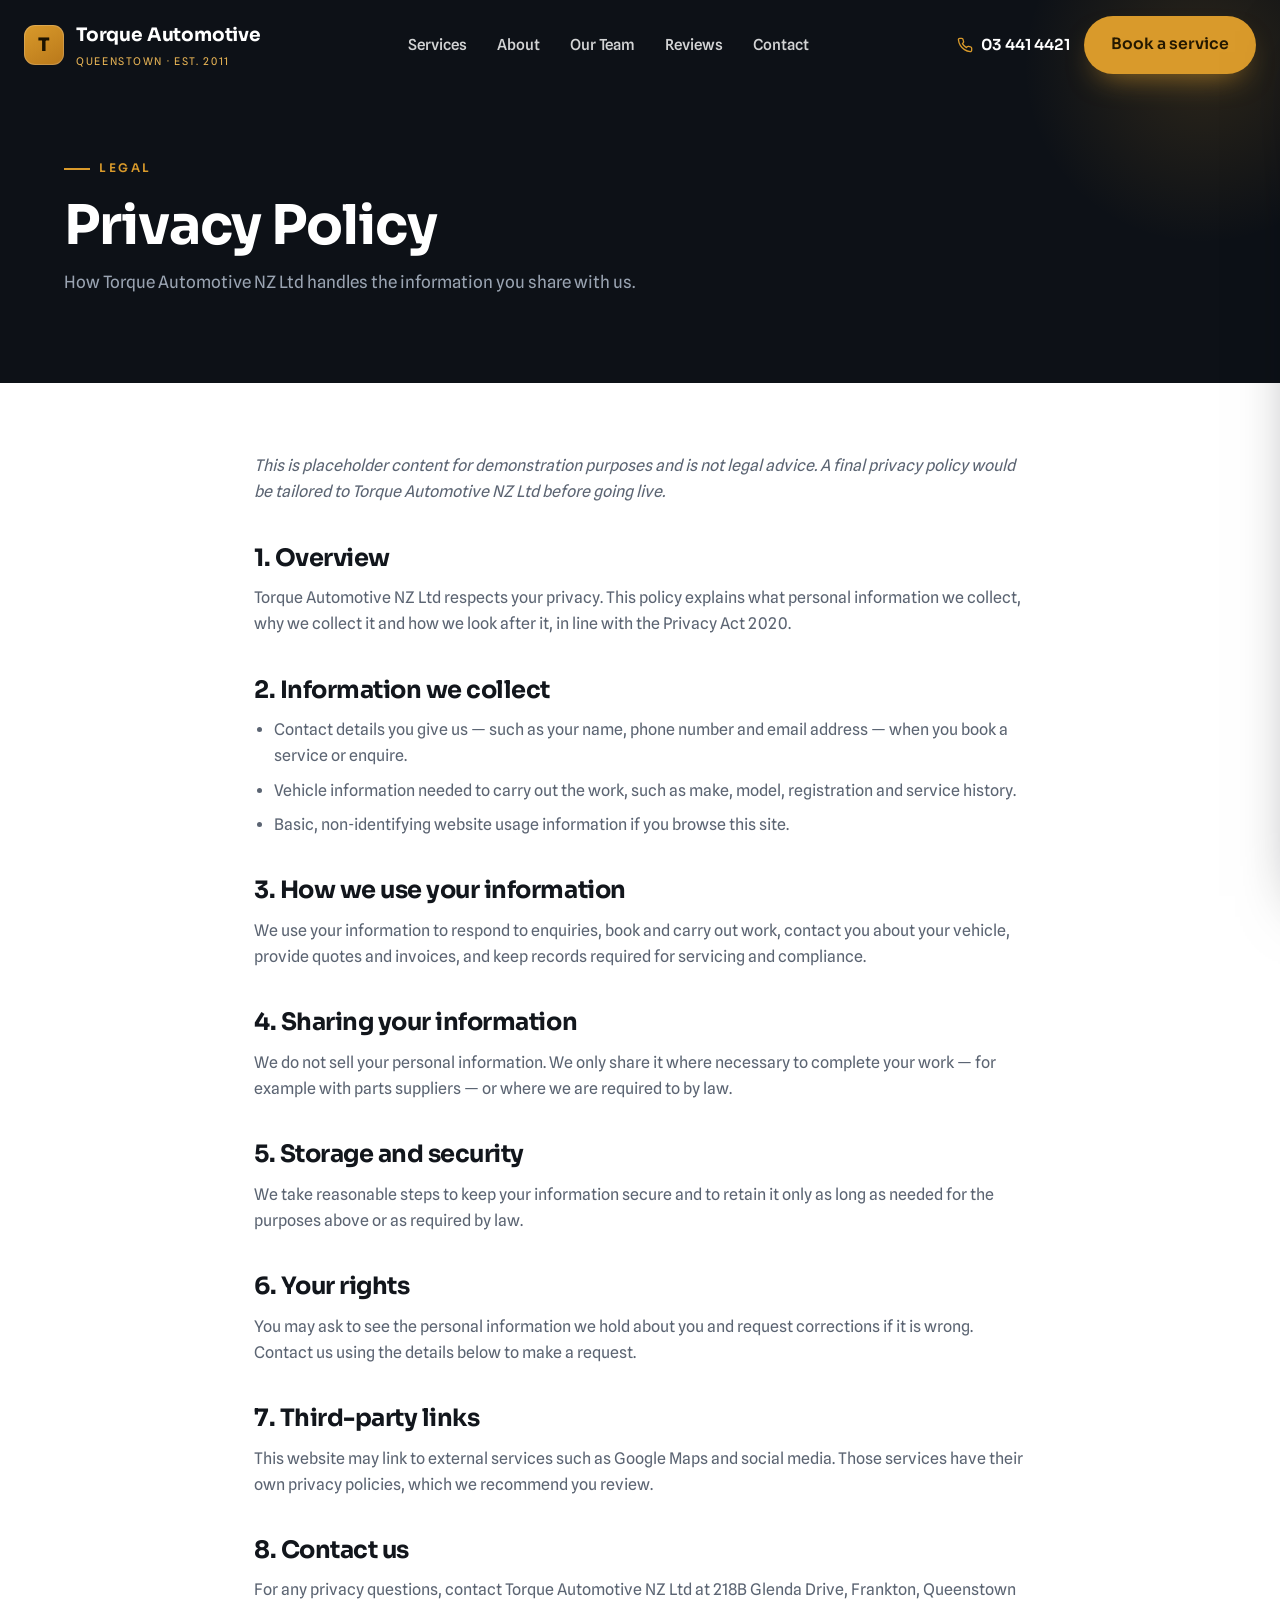
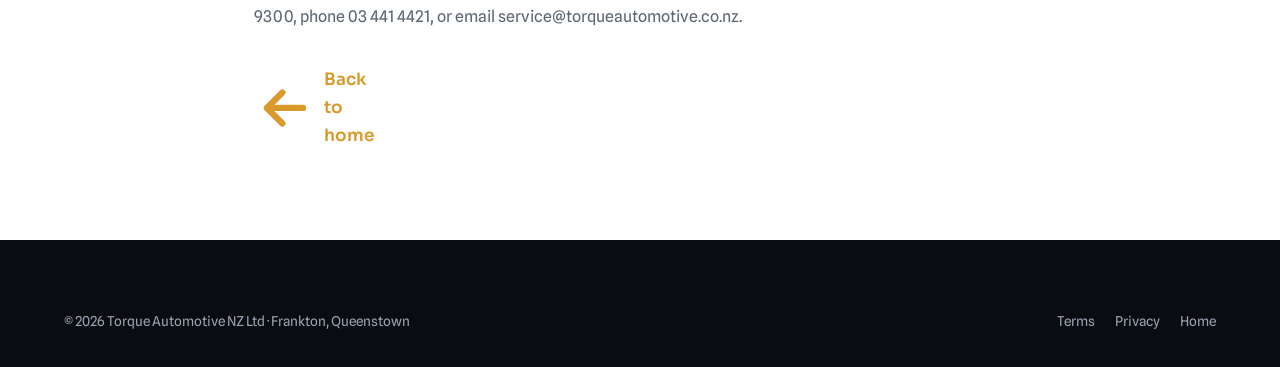
==== privacy.html @ 08bd0555 "Initial build: Torque Automotive NZ Ltd" ====
<!DOCTYPE html>
<html lang="en-NZ">
<head>
<meta charset="UTF-8">
<meta name="viewport" content="width=device-width, initial-scale=1">
<title>Privacy Policy | Torque Automotive NZ Ltd</title>
<meta name="description" content="Privacy policy for Torque Automotive NZ Ltd, Frankton, Queenstown.">
<meta name="theme-color" content="#0d1117">
<link rel="preconnect" href="https://fonts.googleapis.com">
<link rel="preconnect" href="https://fonts.gstatic.com" crossorigin>
<link href="https://fonts.googleapis.com/css2?family=Sora:wght@400;500;600;700;800&family=Spline+Sans:wght@400;500;600;700&display=swap" rel="stylesheet">
<link rel="stylesheet" href="style.css">
<link rel="icon" href="data:image/svg+xml,%3Csvg xmlns='http://www.w3.org/2000/svg' viewBox='0 0 100 100'%3E%3Crect width='100' height='100' rx='22' fill='%23d99a2b'/%3E%3Ctext x='50' y='68' font-family='Arial' font-size='54' font-weight='bold' text-anchor='middle' fill='%231c1300'%3ET%3C/text%3E%3C/svg%3E">
</head>
<body>

<header class="nav scrolled" id="nav">
  <a class="brand" href="index.html" aria-label="Torque Automotive NZ home">
    <span class="mark">T</span>
    <span>Torque Automotive<small>Queenstown · Est. 2011</small></span>
  </a>
  <nav class="nav-links" aria-label="Primary">
    <a href="index.html#services">Services</a>
    <a href="index.html#about">About</a>
    <a href="index.html#crew">Our Team</a>
    <a href="index.html#reviews">Reviews</a>
    <a href="index.html#contact">Contact</a>
  </nav>
  <div class="nav-cta">
    <a class="nav-phone" href="tel:+6434414421">
      <svg viewBox="0 0 24 24" fill="none" stroke="currentColor" stroke-width="2" stroke-linecap="round" stroke-linejoin="round"><path d="M22 16.92v3a2 2 0 0 1-2.18 2 19.79 19.79 0 0 1-8.63-3.07 19.5 19.5 0 0 1-6-6 19.79 19.79 0 0 1-3.07-8.67A2 2 0 0 1 4.11 2h3a2 2 0 0 1 2 1.72c.13.96.36 1.9.7 2.81a2 2 0 0 1-.45 2.11L8.09 9.91a16 16 0 0 0 6 6l1.27-1.27a2 2 0 0 1 2.11-.45c.9.34 1.85.57 2.81.7A2 2 0 0 1 22 16.92z"/></svg>
      03 441 4421
    </a>
    <a class="btn btn-primary" href="index.html#contact">Book a service</a>
    <button class="hamburger" aria-label="Open menu"><span></span><span></span><span></span></button>
  </div>
</header>

<aside class="mobile-menu" aria-label="Mobile menu">
  <button class="menu-close" aria-label="Close menu">&times;</button>
  <a href="index.html#services">Services</a>
  <a href="index.html#about">About</a>
  <a href="index.html#crew">Our Team</a>
  <a href="index.html#reviews">Reviews</a>
  <a href="index.html#contact">Contact</a>
  <a class="btn btn-primary" href="tel:+6434414421">Call 03 441 4421</a>
</aside>
<div class="scrim"></div>

<section class="page-hero">
  <div class="wrap">
    <span class="eyebrow">Legal</span>
    <h1>Privacy Policy</h1>
    <p>How Torque Automotive NZ Ltd handles the information you share with us.</p>
  </div>
</section>

<main class="legal">
  <p><em>This is placeholder content for demonstration purposes and is not legal advice. A final privacy policy would be tailored to Torque Automotive NZ Ltd before going live.</em></p>

  <h2>1. Overview</h2>
  <p>Torque Automotive NZ Ltd respects your privacy. This policy explains what personal information we collect, why we collect it and how we look after it, in line with the Privacy Act 2020.</p>

  <h2>2. Information we collect</h2>
  <ul>
    <li>Contact details you give us — such as your name, phone number and email address — when you book a service or enquire.</li>
    <li>Vehicle information needed to carry out the work, such as make, model, registration and service history.</li>
    <li>Basic, non-identifying website usage information if you browse this site.</li>
  </ul>

  <h2>3. How we use your information</h2>
  <p>We use your information to respond to enquiries, book and carry out work, contact you about your vehicle, provide quotes and invoices, and keep records required for servicing and compliance.</p>

  <h2>4. Sharing your information</h2>
  <p>We do not sell your personal information. We only share it where necessary to complete your work — for example with parts suppliers — or where we are required to by law.</p>

  <h2>5. Storage and security</h2>
  <p>We take reasonable steps to keep your information secure and to retain it only as long as needed for the purposes above or as required by law.</p>

  <h2>6. Your rights</h2>
  <p>You may ask to see the personal information we hold about you and request corrections if it is wrong. Contact us using the details below to make a request.</p>

  <h2>7. Third-party links</h2>
  <p>This website may link to external services such as Google Maps and social media. Those services have their own privacy policies, which we recommend you review.</p>

  <h2>8. Contact us</h2>
  <p>For any privacy questions, contact Torque Automotive NZ Ltd at 218B Glenda Drive, Frankton, Queenstown 9300, phone 03 441 4421, or email service@torqueautomotive.co.nz.</p>

  <a class="back" href="index.html"><svg viewBox="0 0 24 24" fill="none" stroke="currentColor" stroke-width="2.4" stroke-linecap="round" stroke-linejoin="round"><path d="M19 12H5M11 18l-6-6 6-6"/></svg> Back to home</a>
</main>

<footer class="footer">
  <div class="wrap">
    <div class="footer-bottom" style="border-top:0;padding-top:0">
      <span>© <span id="year">2026</span> Torque Automotive NZ Ltd · Frankton, Queenstown</span>
      <div style="display:flex;gap:20px">
        <a href="terms.html">Terms</a>
        <a href="privacy.html">Privacy</a>
        <a href="index.html">Home</a>
      </div>
    </div>
  </div>
</footer>

<script src="script.js"></script>
</body>
</html>
---- style.css ----
/* ============================================================
   Torque Automotive NZ Ltd — Premium archetype
   Fonts: Sora (display) + Spline Sans (body)
   ============================================================ */

:root{
  --ink:#0d1117;          /* near-black anchor */
  --ink-2:#151b24;        /* deep panel */
  --ink-3:#1d242f;        /* raised panel */
  --bone:#f3efe8;         /* warm bone light section */
  --paper:#ffffff;
  --paper-2:#faf8f4;
  --text:#12161c;
  --muted:#5b6472;
  --muted-d:#9aa4b2;      /* muted on dark */
  --line:#e4ded4;
  --line-d:rgba(255,255,255,.10);
  --accent:#d99a2b;       /* restrained amber/gold */
  --accent-2:#e8b455;
  --accent-ink:#3a2a06;
  --radius:16px;
  --radius-sm:12px;
  --shadow:0 24px 60px -28px rgba(6,9,14,.55);
  --maxw:1200px;
  --ease:cubic-bezier(.22,.61,.36,1);
}

*{box-sizing:border-box}
html{scroll-behavior:smooth}
img{image-orientation:from-image;max-width:100%}
body{
  margin:0;
  font-family:"Spline Sans",system-ui,-apple-system,Segoe UI,Roboto,sans-serif;
  color:var(--text);
  background:var(--paper);
  font-size:17px;
  line-height:1.65;
  -webkit-font-smoothing:antialiased;
  overflow-x:hidden;
}
h1,h2,h3,h4{font-family:"Sora",system-ui,sans-serif;font-weight:700;line-height:1.05;letter-spacing:-.02em;margin:0}
p{margin:0 0 1em}
a{color:inherit;text-decoration:none}
.wrap{width:100%;max-width:var(--maxw);margin:0 auto;padding:0 24px}
.eyebrow{
  display:inline-flex;align-items:center;gap:9px;
  font-family:"Sora",sans-serif;font-size:.74rem;font-weight:600;
  letter-spacing:.22em;text-transform:uppercase;color:var(--accent);
  margin-bottom:18px;
}
.eyebrow::before{content:"";width:26px;height:2px;background:var(--accent);display:inline-block}
.section{padding:96px 0}
.section-head{max-width:640px;margin-bottom:52px}
.section-head.center{margin-inline:auto;text-align:center}
.section-head h2{font-size:clamp(2rem,4.6vw,3.1rem)}
.section-head p{color:var(--muted);margin-top:18px;font-size:1.05rem}
.dark{background:var(--ink);color:#eef1f5}
.dark .section-head p{color:var(--muted-d)}
.dark h2,.dark h3{color:#fff}
.bone{background:var(--bone)}

/* ---------- Buttons ---------- */
.btn{
  display:inline-flex;align-items:center;justify-content:center;gap:10px;
  font-family:"Sora",sans-serif;font-weight:600;font-size:.98rem;
  padding:15px 26px;border-radius:999px;cursor:pointer;border:1px solid transparent;
  min-height:52px;transition:transform .25s var(--ease),background .25s,box-shadow .25s,color .25s;
  white-space:nowrap;
}
.btn svg{width:18px;height:18px;flex:none}
.btn-primary{background:var(--accent);color:#241800;box-shadow:0 14px 30px -14px rgba(217,154,43,.7)}
.btn-primary:hover{background:var(--accent-2);transform:translateY(-2px)}
.btn-ghost{background:transparent;color:#fff;border-color:rgba(255,255,255,.28)}
.btn-ghost:hover{background:rgba(255,255,255,.09);transform:translateY(-2px)}
.btn-dark{background:var(--ink);color:#fff}
.btn-dark:hover{background:var(--ink-3);transform:translateY(-2px)}
.btn-lg{padding:18px 32px;font-size:1.05rem;min-height:60px}

/* ---------- Nav ---------- */
.nav{
  position:fixed;top:0;left:0;right:0;z-index:60;
  display:flex;align-items:center;justify-content:space-between;
  padding:16px 24px;transition:background .35s,box-shadow .35s,padding .35s;
}
.nav.scrolled{background:rgba(13,17,23,.86);backdrop-filter:blur(14px);box-shadow:0 1px 0 var(--line-d);padding:11px 24px}
.brand{display:flex;align-items:center;gap:12px;font-family:"Sora",sans-serif;font-weight:700;color:#fff;font-size:1.16rem;letter-spacing:-.01em}
.brand .mark{
  width:40px;height:40px;border-radius:11px;flex:none;display:grid;place-items:center;
  background:linear-gradient(150deg,var(--accent),#b9781a);color:#1c1300;
  font-weight:800;box-shadow:inset 0 0 0 1px rgba(255,255,255,.18);
}
.brand small{display:block;font-family:"Spline Sans",sans-serif;font-weight:400;font-size:.66rem;letter-spacing:.16em;text-transform:uppercase;color:var(--accent-2);margin-top:2px}
.nav-links{display:flex;align-items:center;gap:30px}
.nav-links a{color:rgba(255,255,255,.82);font-size:.95rem;font-weight:500;transition:color .2s}
.nav-links a:hover{color:#fff}
.nav-cta{display:flex;align-items:center;gap:14px}
.nav-phone{display:inline-flex;align-items:center;gap:8px;color:#fff;font-family:"Sora",sans-serif;font-weight:600;font-size:.95rem}
.nav-phone svg{width:16px;height:16px;color:var(--accent)}
.hamburger{display:none;width:46px;height:46px;border:1px solid rgba(255,255,255,.22);background:rgba(255,255,255,.05);border-radius:12px;cursor:pointer;padding:0}
.hamburger span{display:block;width:20px;height:2px;background:#fff;margin:4px auto;transition:.3s}
.mobile-menu{
  position:fixed;inset:0 0 0 auto;width:min(82vw,340px);z-index:70;
  background:var(--ink-2);transform:translateX(100%);transition:transform .4s var(--ease);
  padding:88px 28px 32px;display:flex;flex-direction:column;gap:6px;box-shadow:var(--shadow);
}
.mobile-menu.open{transform:translateX(0)}
.mobile-menu a{color:#e7ebf1;font-family:"Sora",sans-serif;font-weight:600;font-size:1.15rem;padding:14px 0;border-bottom:1px solid var(--line-d)}
.mobile-menu .btn{margin-top:18px}
.menu-close{position:absolute;top:22px;right:22px;width:44px;height:44px;background:none;border:0;color:#fff;font-size:1.6rem;cursor:pointer}
.scrim{position:fixed;inset:0;background:rgba(4,7,11,.55);z-index:65;opacity:0;visibility:hidden;transition:.3s}
.scrim.open{opacity:1;visibility:visible}

/* ---------- Hero ---------- */
.hero{position:relative;min-height:100svh;display:flex;align-items:center;background:var(--ink);overflow:hidden;isolation:isolate}
.hero-slides{position:absolute;inset:0;z-index:-2}
.hero-slide{
  position:absolute;inset:0;background-size:cover;background-position:center;
  opacity:0;transition:opacity 1.6s var(--ease);transform:scale(1.06);
  filter:saturate(.85) contrast(1.05);
}
.hero-slide.active{opacity:1;animation:slowzoom 8s var(--ease) forwards}
@keyframes slowzoom{from{transform:scale(1.02)}to{transform:scale(1.12)}}
.hero::after{
  content:"";position:absolute;inset:0;z-index:-1;
  background:linear-gradient(90deg,rgba(9,12,17,.9) 0%,rgba(9,12,17,.72) 45%,rgba(9,12,17,.5) 100%),
             linear-gradient(0deg,rgba(9,12,17,.85),rgba(9,12,17,.15) 55%);
}
.hero-inner{padding:130px 0 60px}
.hero-inner .eyebrow{color:var(--accent-2)}
.hero h1{color:#fff;font-size:clamp(2.5rem,6.4vw,4.6rem);max-width:15ch;font-weight:800}
.hero h1 em{font-style:normal;color:var(--accent-2)}
.hero-sub{color:#cdd4de;font-size:clamp(1.05rem,2.3vw,1.28rem);max-width:52ch;margin:24px 0 34px}
.hero-cta{display:flex;flex-wrap:wrap;gap:14px}
.hero-badge{
  display:inline-flex;align-items:center;gap:14px;margin-top:34px;
  padding:13px 20px;border-radius:14px;background:rgba(255,255,255,.08);
  backdrop-filter:blur(10px);border:1px solid rgba(255,255,255,.16);
}
.hero-badge .stars{color:var(--accent-2);letter-spacing:2px;font-size:1.05rem}
.hero-badge b{color:#fff;font-family:"Sora",sans-serif}
.hero-badge span{color:#c3cbd6;font-size:.9rem}
.hero-badge .divider{width:1px;height:26px;background:rgba(255,255,255,.2)}
.scroll-hint{position:absolute;bottom:26px;left:50%;transform:translateX(-50%);color:rgba(255,255,255,.5);font-size:.72rem;letter-spacing:.24em;text-transform:uppercase;display:flex;flex-direction:column;align-items:center;gap:8px;z-index:1}
.scroll-hint .line{width:1px;height:34px;background:linear-gradient(var(--accent),transparent);animation:pulse 1.8s infinite}
@keyframes pulse{0%,100%{opacity:.3}50%{opacity:1}}

/* ---------- Trust strip ---------- */
.trust{background:var(--ink-2);border-top:1px solid var(--line-d);border-bottom:1px solid var(--line-d)}
.trust-grid{display:grid;grid-template-columns:repeat(3,1fr);gap:2px}
.trust-item{display:flex;gap:16px;align-items:flex-start;padding:34px 30px}
.trust-item .ic{width:44px;height:44px;flex:none;border-radius:12px;display:grid;place-items:center;background:rgba(217,154,43,.13);color:var(--accent-2);border:1px solid rgba(217,154,43,.25)}
.trust-item .ic svg{width:22px;height:22px}
.trust-item h4{color:#fff;font-size:1.05rem;margin-bottom:5px}
.trust-item p{color:var(--muted-d);font-size:.92rem;margin:0}

/* ---------- Services ---------- */
.svc-grid{display:grid;grid-template-columns:repeat(3,1fr);gap:26px}
.svc-card{
  background:var(--paper);border:1px solid var(--line);border-radius:var(--radius);
  overflow:hidden;display:flex;flex-direction:column;
  transition:transform .35s var(--ease),box-shadow .35s,border-color .35s;
}
.svc-card:hover{transform:translateY(-6px);box-shadow:var(--shadow);border-color:#d9cfbc}
.svc-media{position:relative;aspect-ratio:16/10;overflow:hidden}
.svc-media img{width:100%;height:100%;object-fit:cover;filter:saturate(.85) contrast(1.05);transition:transform .6s var(--ease)}
.svc-card:hover .svc-media img{transform:scale(1.07)}
.svc-media::after{content:"";position:absolute;inset:0;background:linear-gradient(180deg,rgba(13,17,23,.05),rgba(13,17,23,.4))}
.svc-num{position:absolute;top:14px;left:14px;z-index:1;font-family:"Sora",sans-serif;font-weight:700;font-size:.8rem;color:#fff;background:rgba(13,17,23,.55);backdrop-filter:blur(6px);padding:6px 11px;border-radius:8px;border:1px solid rgba(255,255,255,.16)}
.svc-body{padding:26px 24px 28px;display:flex;flex-direction:column;flex:1}
.svc-body h3{font-size:1.24rem;margin-bottom:10px}
.svc-body p{color:var(--muted);font-size:.96rem;margin-bottom:18px}
.svc-tag{margin-top:auto;font-family:"Sora",sans-serif;font-size:.82rem;font-weight:600;color:var(--accent);display:inline-flex;align-items:center;gap:7px}
.svc-tag svg{width:15px;height:15px;transition:transform .3s}
.svc-card:hover .svc-tag svg{transform:translateX(4px)}

/* ---------- About ---------- */
.about-grid{display:grid;grid-template-columns:1fr 1fr;gap:64px;align-items:center}
.about-media{position:relative}
.about-media img{width:100%;aspect-ratio:4/5;object-fit:cover;border-radius:var(--radius);filter:saturate(.85) contrast(1.05)}
.about-tag{
  position:absolute;bottom:-22px;left:-22px;background:var(--accent);color:#241800;
  padding:22px 26px;border-radius:14px;box-shadow:var(--shadow);max-width:220px;
}
.about-tag b{font-family:"Sora",sans-serif;font-size:2.1rem;display:block;line-height:1}
.about-tag span{font-size:.86rem;font-weight:600}
.about-copy h2{font-size:clamp(1.9rem,4vw,2.8rem)}
.about-copy p{color:var(--muted);margin-top:18px}
.dark .about-copy p{color:var(--muted-d)}
.checklist{list-style:none;padding:0;margin:26px 0 0;display:grid;gap:14px}
.checklist li{display:flex;gap:13px;align-items:flex-start;font-weight:500}
.checklist .tick{width:26px;height:26px;flex:none;border-radius:8px;background:rgba(217,154,43,.14);color:var(--accent);display:grid;place-items:center;border:1px solid rgba(217,154,43,.3)}
.dark .checklist .tick{color:var(--accent-2)}
.checklist .tick svg{width:15px;height:15px}

/* ---------- Crew ---------- */
.crew-grid{display:grid;grid-template-columns:repeat(3,1fr);gap:24px}
.crew-card{background:var(--paper);border:1px solid var(--line);border-radius:var(--radius);padding:34px 28px;text-align:center;transition:transform .3s var(--ease),box-shadow .3s}
.crew-card:hover{transform:translateY(-5px);box-shadow:var(--shadow)}
.crew-avatar{width:82px;height:82px;border-radius:50%;margin:0 auto 20px;display:grid;place-items:center;background:var(--ink);color:var(--accent-2);font-family:"Sora",sans-serif;font-weight:700;font-size:1.5rem;border:2px solid var(--accent);box-shadow:0 0 0 6px rgba(217,154,43,.1)}
.crew-avatar svg{width:34px;height:34px;color:var(--accent-2)}
.crew-card h3{font-size:1.2rem}
.crew-role{color:var(--accent);font-family:"Sora",sans-serif;font-size:.8rem;font-weight:600;letter-spacing:.08em;text-transform:uppercase;margin:6px 0 12px}
.crew-card p{color:var(--muted);font-size:.94rem;margin:0}
.badge-note{display:inline-block;margin-top:22px;font-size:.8rem;color:var(--muted);background:var(--paper-2);border:1px solid var(--line);padding:7px 15px;border-radius:999px}

/* ---------- Reviews ---------- */
.rev-grid{display:grid;grid-template-columns:repeat(3,1fr);gap:24px}
.rev-card{background:var(--paper);border:1px solid var(--line);border-radius:var(--radius);padding:30px 28px;display:flex;flex-direction:column}
.rev-stars{color:var(--accent);letter-spacing:2px;font-size:1.05rem;margin-bottom:14px}
.rev-text{color:var(--text);font-size:1rem;margin-bottom:22px}
.rev-meta{margin-top:auto;display:flex;align-items:center;gap:13px}
.rev-ava{width:44px;height:44px;border-radius:50%;flex:none;display:grid;place-items:center;background:var(--ink);color:var(--accent-2);font-family:"Sora",sans-serif;font-weight:700;font-size:1rem}
.rev-meta b{display:block;font-family:"Sora",sans-serif;font-size:.98rem}
.rev-meta span{color:var(--muted);font-size:.84rem}
.rev-actions{margin-top:44px;display:flex;flex-wrap:wrap;gap:16px;align-items:center;justify-content:center}
.rev-summary{display:inline-flex;align-items:center;gap:12px;font-family:"Sora",sans-serif;font-weight:600}
.rev-summary .big{font-size:1.7rem;color:var(--accent)}

/* ---------- Review banner ---------- */
.rev-banner{background:linear-gradient(120deg,var(--ink) 0%,var(--ink-3) 100%);text-align:center;position:relative;overflow:hidden}
.rev-banner::before{content:"";position:absolute;top:-40%;right:-10%;width:400px;height:400px;background:radial-gradient(circle,rgba(217,154,43,.16),transparent 70%)}
.rev-banner h2{color:#fff;font-size:clamp(1.8rem,4vw,2.6rem);position:relative}
.rev-banner p{color:var(--muted-d);max-width:52ch;margin:16px auto 30px;position:relative}
.rev-banner .btn{position:relative}

/* ---------- Contact ---------- */
.contact-grid{display:grid;grid-template-columns:1fr 1fr;gap:56px}
.contact-info .row{display:flex;gap:16px;align-items:flex-start;padding:18px 0;border-bottom:1px solid var(--line-d)}
.contact-info .row:first-of-type{padding-top:0}
.contact-info .ic{width:44px;height:44px;flex:none;border-radius:12px;display:grid;place-items:center;background:rgba(217,154,43,.13);color:var(--accent-2);border:1px solid rgba(217,154,43,.25)}
.contact-info .ic svg{width:20px;height:20px}
.contact-info .row b{display:block;color:#fff;font-family:"Sora",sans-serif;font-size:1rem;margin-bottom:2px}
.contact-info .row a,.contact-info .row span{color:var(--muted-d);font-size:.98rem}
.contact-info .row a:hover{color:var(--accent-2)}
.socials{display:flex;gap:12px;margin-top:26px}
.socials a{width:46px;height:46px;border-radius:12px;display:grid;place-items:center;background:rgba(255,255,255,.06);border:1px solid var(--line-d);color:#cdd4de;transition:.25s}
.socials a:hover{background:var(--accent);color:#241800;transform:translateY(-3px)}
.socials svg{width:20px;height:20px}
.contact-card{background:var(--ink-2);border:1px solid var(--line-d);border-radius:var(--radius);padding:38px 34px}
.contact-card h3{color:#fff;font-size:1.5rem;margin-bottom:8px}
.contact-card p{color:var(--muted-d);margin-bottom:26px}
.contact-card .btn{width:100%;margin-bottom:14px}
.contact-hours{margin-top:24px;padding-top:22px;border-top:1px solid var(--line-d)}
.contact-hours .hrow{display:flex;justify-content:space-between;font-size:.94rem;color:var(--muted-d);padding:5px 0}
.contact-hours .hrow b{color:#fff;font-family:"Sora",sans-serif;font-weight:600}

/* ---------- Map ---------- */
.map-sec{padding:0 0 0}
.map-wrap{padding:0 24px 96px;max-width:var(--maxw);margin:0 auto}
.map-frame{width:100%;height:440px;border:0;border-radius:var(--radius);box-shadow:var(--shadow);display:block;filter:saturate(.9)}

/* ---------- Footer ---------- */
.footer{background:#090c11;color:#c3cbd6;padding:70px 0 34px}
.footer-top{display:grid;grid-template-columns:1.6fr 1fr 1fr;gap:44px;padding-bottom:44px;border-bottom:1px solid var(--line-d)}
.footer .brand{margin-bottom:18px}
.footer-about p{color:var(--muted-d);font-size:.94rem;max-width:36ch}
.footer h5{font-family:"Sora",sans-serif;color:#fff;font-size:.82rem;letter-spacing:.14em;text-transform:uppercase;margin:0 0 18px}
.footer ul{list-style:none;padding:0;margin:0;display:grid;gap:11px}
.footer ul a{color:var(--muted-d);font-size:.94rem;transition:color .2s}
.footer ul a:hover{color:var(--accent-2)}
.footer-bottom{display:flex;justify-content:space-between;align-items:center;flex-wrap:wrap;gap:14px;padding-top:26px;font-size:.85rem;color:var(--muted-d)}
.footer-bottom .socials{margin-top:0}
.footer-bottom a{color:var(--muted-d)}
.footer-bottom a:hover{color:var(--accent-2)}

/* ---------- Intro overlay / reveal ---------- */
.intro{position:fixed;inset:0;z-index:200;background:var(--ink);display:grid;place-items:center;transition:opacity .7s var(--ease),visibility .7s}
.intro.done{opacity:0;visibility:hidden}
.intro .mark{width:76px;height:76px;border-radius:18px;display:grid;place-items:center;background:linear-gradient(150deg,var(--accent),#b9781a);color:#1c1300;font-family:"Sora",sans-serif;font-weight:800;font-size:2rem;animation:intropop 1s var(--ease)}
.intro .bar{position:absolute;bottom:0;left:0;height:3px;background:var(--accent);width:0;animation:load 1.1s var(--ease) forwards}
@keyframes load{to{width:100%}}
@keyframes intropop{0%{transform:scale(.7);opacity:0}60%{opacity:1}100%{transform:scale(1)}}
.reveal{opacity:0;transform:translateY(30px);transition:opacity .8s var(--ease),transform .8s var(--ease)}
.reveal.in{opacity:1;transform:none}

/* ---------- Sub-page (terms/privacy) ---------- */
.page-hero{background:var(--ink);color:#fff;padding:150px 0 70px;position:relative;overflow:hidden}
.page-hero::before{content:"";position:absolute;top:-30%;right:-8%;width:360px;height:360px;background:radial-gradient(circle,rgba(217,154,43,.15),transparent 70%)}
.page-hero h1{font-size:clamp(2.2rem,5vw,3.4rem);position:relative}
.page-hero p{color:var(--muted-d);margin-top:14px;position:relative}
.legal{max-width:820px;margin:0 auto;padding:70px 24px 90px}
.legal h2{font-size:1.5rem;margin:40px 0 14px}
.legal h2:first-child{margin-top:0}
.legal p,.legal li{color:var(--muted);font-size:1rem}
.legal ul{padding-left:20px;display:grid;gap:8px;margin:0 0 1em}
.legal .back{display:inline-flex;align-items:center;gap:8px;color:var(--accent);font-family:"Sora",sans-serif;font-weight:600;margin-top:20px}

/* ---------- Responsive ---------- */
@media (max-width:960px){
  .nav-links,.nav-phone{display:none}
  .hamburger{display:block}
  .trust-grid,.svc-grid,.crew-grid,.rev-grid{grid-template-columns:1fr 1fr}
  .about-grid,.contact-grid{grid-template-columns:1fr;gap:44px}
  .about-media img{aspect-ratio:16/11}
  .footer-top{grid-template-columns:1fr 1fr}
  .footer-about{grid-column:1/-1}
}
@media (max-width:640px){
  body{font-size:16px}
  .section{padding:66px 0}
  .wrap{padding:0 18px}
  .trust-grid,.svc-grid,.crew-grid,.rev-grid{grid-template-columns:1fr}
  .hero-inner{padding:120px 0 40px}
  .hero h1{font-size:clamp(2.1rem,9vw,3rem)}
  .hero-cta .btn{flex:1 1 100%}
  .hero-badge{flex-wrap:wrap;gap:10px}
  .about-tag{left:0;bottom:-16px;padding:18px 20px}
  .map-wrap{padding:0 18px 66px}
  .map-frame{height:340px}
  .footer-top{grid-template-columns:1fr;gap:32px}
  .footer-bottom{flex-direction:column;align-items:flex-start}
  .contact-card{padding:30px 24px}
  .section-head{margin-bottom:38px}
}
@media (prefers-reduced-motion:reduce){
  *{animation:none!important;transition:none!important;scroll-behavior:auto!important}
  .hero-slide{transform:none!important}
  .reveal{opacity:1;transform:none}
}
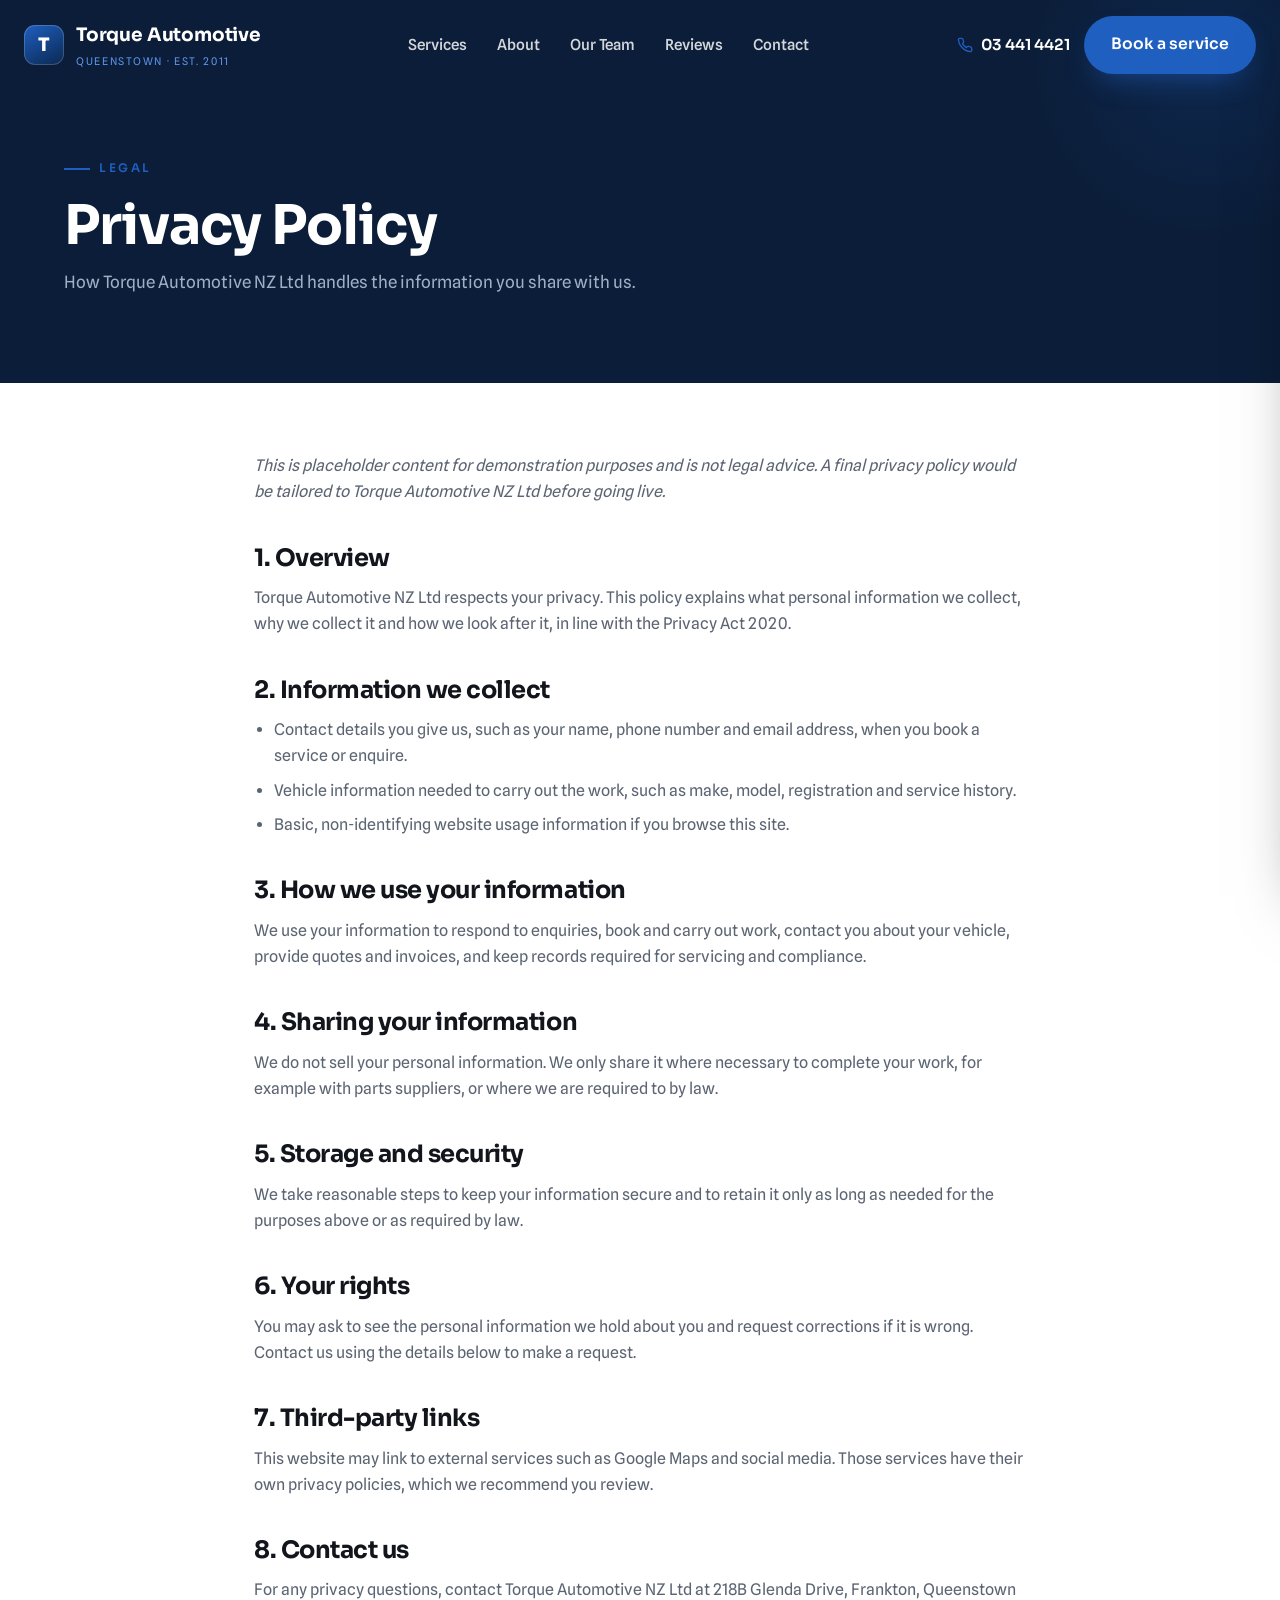
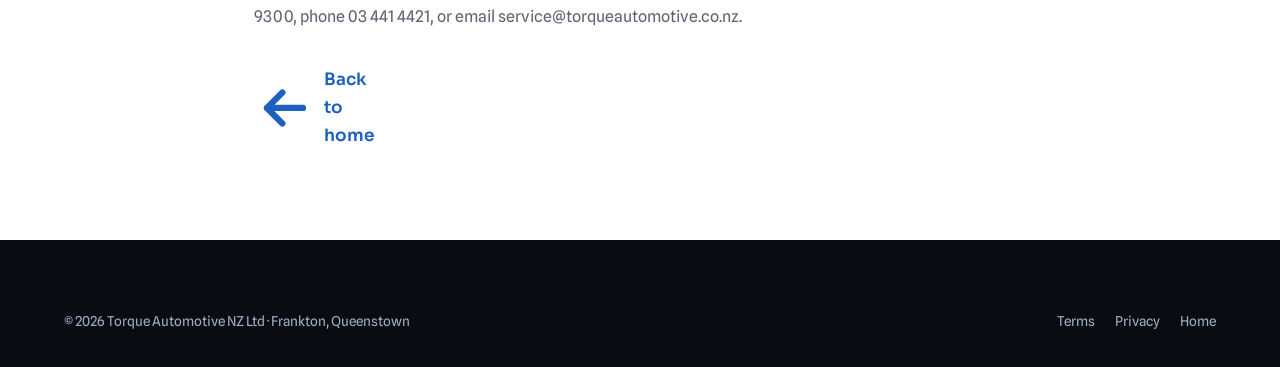
==== commit 32c9b5fd: "Torque: logo-only loading screen, logo in hero, show full team photo, remove long dashes Also includ" ====
--- a/privacy.html
+++ b/privacy.html
@@ -63,7 +63,7 @@
 
   <h2>2. Information we collect</h2>
   <ul>
-    <li>Contact details you give us — such as your name, phone number and email address — when you book a service or enquire.</li>
+    <li>Contact details you give us, such as your name, phone number and email address, when you book a service or enquire.</li>
     <li>Vehicle information needed to carry out the work, such as make, model, registration and service history.</li>
     <li>Basic, non-identifying website usage information if you browse this site.</li>
   </ul>
@@ -72,7 +72,7 @@
   <p>We use your information to respond to enquiries, book and carry out work, contact you about your vehicle, provide quotes and invoices, and keep records required for servicing and compliance.</p>
 
   <h2>4. Sharing your information</h2>
-  <p>We do not sell your personal information. We only share it where necessary to complete your work — for example with parts suppliers — or where we are required to by law.</p>
+  <p>We do not sell your personal information. We only share it where necessary to complete your work, for example with parts suppliers, or where we are required to by law.</p>
 
   <h2>5. Storage and security</h2>
   <p>We take reasonable steps to keep your information secure and to retain it only as long as needed for the purposes above or as required by law.</p>
--- a/style.css
+++ b/style.css
@@ -4,20 +4,20 @@
    ============================================================ */
 
 :root{
-  --ink:#0d1117;          /* near-black anchor */
-  --ink-2:#151b24;        /* deep panel */
-  --ink-3:#1d242f;        /* raised panel */
-  --bone:#f3efe8;         /* warm bone light section */
+  --ink:#0b1d38;          /* deep Torque navy anchor */
+  --ink-2:#102544;        /* deep navy panel */
+  --ink-3:#17335e;        /* raised navy panel */
+  --bone:#eef1f6;         /* cool bone light section */
   --paper:#ffffff;
-  --paper-2:#faf8f4;
+  --paper-2:#f7f9fc;
   --text:#12161c;
   --muted:#5b6472;
-  --muted-d:#9aa4b2;      /* muted on dark */
-  --line:#e4ded4;
+  --muted-d:#9fb0c6;      /* muted on dark */
+  --line:#dfe4ec;
   --line-d:rgba(255,255,255,.10);
-  --accent:#d99a2b;       /* restrained amber/gold */
-  --accent-2:#e8b455;
-  --accent-ink:#3a2a06;
+  --accent:#1f5fc0;       /* Torque royal blue */
+  --accent-2:#5b93e6;
+  --accent-ink:#ffffff;
   --radius:16px;
   --radius-sm:12px;
   --shadow:0 24px 60px -28px rgba(6,9,14,.55);
@@ -68,7 +68,7 @@
   white-space:nowrap;
 }
 .btn svg{width:18px;height:18px;flex:none}
-.btn-primary{background:var(--accent);color:#241800;box-shadow:0 14px 30px -14px rgba(217,154,43,.7)}
+.btn-primary{background:var(--accent);color:#ffffff;box-shadow:0 14px 30px -14px rgba(31,95,192,.7)}
 .btn-primary:hover{background:var(--accent-2);transform:translateY(-2px)}
 .btn-ghost{background:transparent;color:#fff;border-color:rgba(255,255,255,.28)}
 .btn-ghost:hover{background:rgba(255,255,255,.09);transform:translateY(-2px)}
@@ -86,7 +86,7 @@
 .brand{display:flex;align-items:center;gap:12px;font-family:"Sora",sans-serif;font-weight:700;color:#fff;font-size:1.16rem;letter-spacing:-.01em}
 .brand .mark{
   width:40px;height:40px;border-radius:11px;flex:none;display:grid;place-items:center;
-  background:linear-gradient(150deg,var(--accent),#b9781a);color:#1c1300;
+  background:linear-gradient(150deg,var(--accent),#0a2850);color:#ffffff;
   font-weight:800;box-shadow:inset 0 0 0 1px rgba(255,255,255,.18);
 }
 .brand small{display:block;font-family:"Spline Sans",sans-serif;font-weight:400;font-size:.66rem;letter-spacing:.16em;text-transform:uppercase;color:var(--accent-2);margin-top:2px}
@@ -126,6 +126,7 @@
              linear-gradient(0deg,rgba(9,12,17,.85),rgba(9,12,17,.15) 55%);
 }
 .hero-inner{padding:130px 0 60px}
+.hero-logo{width:min(72vw,260px);height:auto;display:block;margin-bottom:26px}
 .hero-inner .eyebrow{color:var(--accent-2)}
 .hero h1{color:#fff;font-size:clamp(2.5rem,6.4vw,4.6rem);max-width:15ch;font-weight:800}
 .hero h1 em{font-style:normal;color:var(--accent-2)}
@@ -148,7 +149,7 @@
 .trust{background:var(--ink-2);border-top:1px solid var(--line-d);border-bottom:1px solid var(--line-d)}
 .trust-grid{display:grid;grid-template-columns:repeat(3,1fr);gap:2px}
 .trust-item{display:flex;gap:16px;align-items:flex-start;padding:34px 30px}
-.trust-item .ic{width:44px;height:44px;flex:none;border-radius:12px;display:grid;place-items:center;background:rgba(217,154,43,.13);color:var(--accent-2);border:1px solid rgba(217,154,43,.25)}
+.trust-item .ic{width:44px;height:44px;flex:none;border-radius:12px;display:grid;place-items:center;background:rgba(31,95,192,.13);color:var(--accent-2);border:1px solid rgba(31,95,192,.25)}
 .trust-item .ic svg{width:22px;height:22px}
 .trust-item h4{color:#fff;font-size:1.05rem;margin-bottom:5px}
 .trust-item p{color:var(--muted-d);font-size:.92rem;margin:0}
@@ -176,9 +177,9 @@
 /* ---------- About ---------- */
 .about-grid{display:grid;grid-template-columns:1fr 1fr;gap:64px;align-items:center}
 .about-media{position:relative}
-.about-media img{width:100%;aspect-ratio:4/5;object-fit:cover;border-radius:var(--radius);filter:saturate(.85) contrast(1.05)}
+.about-media img{width:100%;aspect-ratio:5/4;object-fit:cover;object-position:center;border-radius:var(--radius);filter:saturate(.85) contrast(1.05)}
 .about-tag{
-  position:absolute;bottom:-22px;left:-22px;background:var(--accent);color:#241800;
+  position:absolute;bottom:-22px;left:-22px;background:var(--accent);color:#ffffff;
   padding:22px 26px;border-radius:14px;box-shadow:var(--shadow);max-width:220px;
 }
 .about-tag b{font-family:"Sora",sans-serif;font-size:2.1rem;display:block;line-height:1}
@@ -188,7 +189,7 @@
 .dark .about-copy p{color:var(--muted-d)}
 .checklist{list-style:none;padding:0;margin:26px 0 0;display:grid;gap:14px}
 .checklist li{display:flex;gap:13px;align-items:flex-start;font-weight:500}
-.checklist .tick{width:26px;height:26px;flex:none;border-radius:8px;background:rgba(217,154,43,.14);color:var(--accent);display:grid;place-items:center;border:1px solid rgba(217,154,43,.3)}
+.checklist .tick{width:26px;height:26px;flex:none;border-radius:8px;background:rgba(31,95,192,.14);color:var(--accent);display:grid;place-items:center;border:1px solid rgba(31,95,192,.3)}
 .dark .checklist .tick{color:var(--accent-2)}
 .checklist .tick svg{width:15px;height:15px}
 
@@ -196,7 +197,7 @@
 .crew-grid{display:grid;grid-template-columns:repeat(3,1fr);gap:24px}
 .crew-card{background:var(--paper);border:1px solid var(--line);border-radius:var(--radius);padding:34px 28px;text-align:center;transition:transform .3s var(--ease),box-shadow .3s}
 .crew-card:hover{transform:translateY(-5px);box-shadow:var(--shadow)}
-.crew-avatar{width:82px;height:82px;border-radius:50%;margin:0 auto 20px;display:grid;place-items:center;background:var(--ink);color:var(--accent-2);font-family:"Sora",sans-serif;font-weight:700;font-size:1.5rem;border:2px solid var(--accent);box-shadow:0 0 0 6px rgba(217,154,43,.1)}
+.crew-avatar{width:82px;height:82px;border-radius:50%;margin:0 auto 20px;display:grid;place-items:center;background:var(--ink);color:var(--accent-2);font-family:"Sora",sans-serif;font-weight:700;font-size:1.5rem;border:2px solid var(--accent);box-shadow:0 0 0 6px rgba(31,95,192,.1)}
 .crew-avatar svg{width:34px;height:34px;color:var(--accent-2)}
 .crew-card h3{font-size:1.2rem}
 .crew-role{color:var(--accent);font-family:"Sora",sans-serif;font-size:.8rem;font-weight:600;letter-spacing:.08em;text-transform:uppercase;margin:6px 0 12px}
@@ -218,7 +219,7 @@
 
 /* ---------- Review banner ---------- */
 .rev-banner{background:linear-gradient(120deg,var(--ink) 0%,var(--ink-3) 100%);text-align:center;position:relative;overflow:hidden}
-.rev-banner::before{content:"";position:absolute;top:-40%;right:-10%;width:400px;height:400px;background:radial-gradient(circle,rgba(217,154,43,.16),transparent 70%)}
+.rev-banner::before{content:"";position:absolute;top:-40%;right:-10%;width:400px;height:400px;background:radial-gradient(circle,rgba(31,95,192,.16),transparent 70%)}
 .rev-banner h2{color:#fff;font-size:clamp(1.8rem,4vw,2.6rem);position:relative}
 .rev-banner p{color:var(--muted-d);max-width:52ch;margin:16px auto 30px;position:relative}
 .rev-banner .btn{position:relative}
@@ -227,14 +228,14 @@
 .contact-grid{display:grid;grid-template-columns:1fr 1fr;gap:56px}
 .contact-info .row{display:flex;gap:16px;align-items:flex-start;padding:18px 0;border-bottom:1px solid var(--line-d)}
 .contact-info .row:first-of-type{padding-top:0}
-.contact-info .ic{width:44px;height:44px;flex:none;border-radius:12px;display:grid;place-items:center;background:rgba(217,154,43,.13);color:var(--accent-2);border:1px solid rgba(217,154,43,.25)}
+.contact-info .ic{width:44px;height:44px;flex:none;border-radius:12px;display:grid;place-items:center;background:rgba(31,95,192,.13);color:var(--accent-2);border:1px solid rgba(31,95,192,.25)}
 .contact-info .ic svg{width:20px;height:20px}
 .contact-info .row b{display:block;color:#fff;font-family:"Sora",sans-serif;font-size:1rem;margin-bottom:2px}
 .contact-info .row a,.contact-info .row span{color:var(--muted-d);font-size:.98rem}
 .contact-info .row a:hover{color:var(--accent-2)}
 .socials{display:flex;gap:12px;margin-top:26px}
 .socials a{width:46px;height:46px;border-radius:12px;display:grid;place-items:center;background:rgba(255,255,255,.06);border:1px solid var(--line-d);color:#cdd4de;transition:.25s}
-.socials a:hover{background:var(--accent);color:#241800;transform:translateY(-3px)}
+.socials a:hover{background:var(--accent);color:#ffffff;transform:translateY(-3px)}
 .socials svg{width:20px;height:20px}
 .contact-card{background:var(--ink-2);border:1px solid var(--line-d);border-radius:var(--radius);padding:38px 34px}
 .contact-card h3{color:#fff;font-size:1.5rem;margin-bottom:8px}
@@ -266,7 +267,7 @@
 /* ---------- Intro overlay / reveal ---------- */
 .intro{position:fixed;inset:0;z-index:200;background:var(--ink);display:grid;place-items:center;transition:opacity .7s var(--ease),visibility .7s}
 .intro.done{opacity:0;visibility:hidden}
-.intro .mark{width:76px;height:76px;border-radius:18px;display:grid;place-items:center;background:linear-gradient(150deg,var(--accent),#b9781a);color:#1c1300;font-family:"Sora",sans-serif;font-weight:800;font-size:2rem;animation:intropop 1s var(--ease)}
+.intro .mark{width:76px;height:76px;border-radius:18px;display:grid;place-items:center;background:linear-gradient(150deg,var(--accent),#0a2850);color:#ffffff;font-family:"Sora",sans-serif;font-weight:800;font-size:2rem;animation:intropop 1s var(--ease)}
 .intro .bar{position:absolute;bottom:0;left:0;height:3px;background:var(--accent);width:0;animation:load 1.1s var(--ease) forwards}
 @keyframes load{to{width:100%}}
 @keyframes intropop{0%{transform:scale(.7);opacity:0}60%{opacity:1}100%{transform:scale(1)}}
@@ -275,7 +276,7 @@
 
 /* ---------- Sub-page (terms/privacy) ---------- */
 .page-hero{background:var(--ink);color:#fff;padding:150px 0 70px;position:relative;overflow:hidden}
-.page-hero::before{content:"";position:absolute;top:-30%;right:-8%;width:360px;height:360px;background:radial-gradient(circle,rgba(217,154,43,.15),transparent 70%)}
+.page-hero::before{content:"";position:absolute;top:-30%;right:-8%;width:360px;height:360px;background:radial-gradient(circle,rgba(31,95,192,.15),transparent 70%)}
 .page-hero h1{font-size:clamp(2.2rem,5vw,3.4rem);position:relative}
 .page-hero p{color:var(--muted-d);margin-top:14px;position:relative}
 .legal{max-width:820px;margin:0 auto;padding:70px 24px 90px}
@@ -317,3 +318,25 @@
   .hero-slide{transform:none!important}
   .reveal{opacity:1;transform:none}
 }
+
+/* ---------- Review widget (hero + intro) + intro logo ---------- */
+:root{ --star:#f4b731; }
+.rev-stars,.hero-badge .stars,.rev-widget .rw-stars{ color:var(--star) }
+.intro{ flex-direction:column; gap:0 }
+.intro-inner{ display:flex; flex-direction:column; align-items:center; gap:22px; padding:24px }
+.intro .brand-logo{ width:min(66vw,300px); height:auto; opacity:0; animation:intropop 1s var(--ease) }
+.intro .bar{ background:var(--accent) }
+.rev-widget{
+  display:inline-flex; align-items:center; gap:13px;
+  padding:12px 18px; border-radius:14px; background:rgba(255,255,255,.08);
+  border:1px solid rgba(255,255,255,.18); -webkit-backdrop-filter:blur(10px); backdrop-filter:blur(10px);
+  max-width:460px;
+}
+.rev-widget .rw-g{ flex:none; width:34px; height:34px; border-radius:50%; background:#fff; color:var(--accent);
+  display:grid; place-items:center; font-family:"Sora",sans-serif; font-weight:800; font-size:1.05rem }
+.rev-widget .rw-body{ line-height:1.35; text-align:left }
+.rev-widget .rw-stars{ letter-spacing:1px; font-size:.9rem; display:block }
+.rev-widget .rw-body b{ color:#fff; font-family:"Sora",sans-serif; font-weight:600; font-size:.92rem; font-style:italic; display:block }
+.rev-widget .rw-body span{ color:#c3cbd6; font-size:.8rem }
+.intro .rev-widget{ opacity:0; animation:intropop 1s var(--ease) .25s both }
+.hero .rev-widget{ margin-top:34px }
